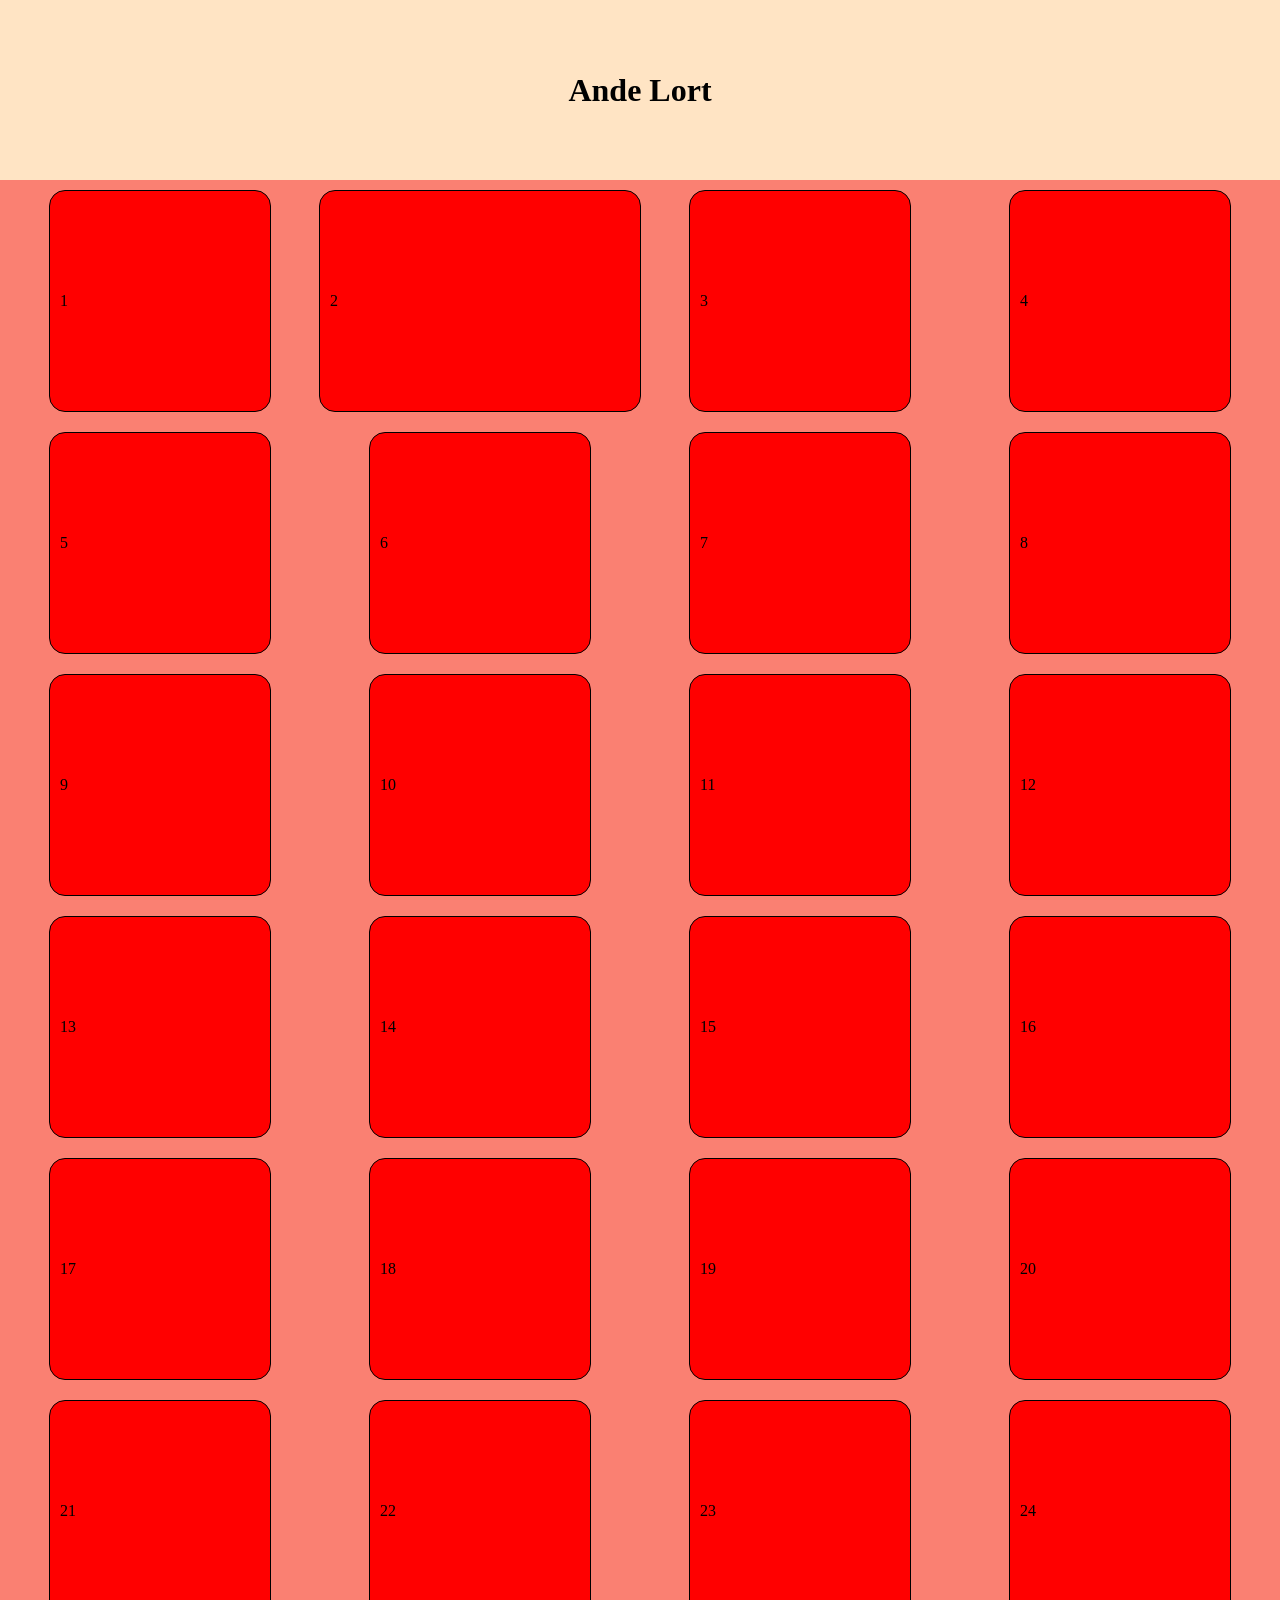
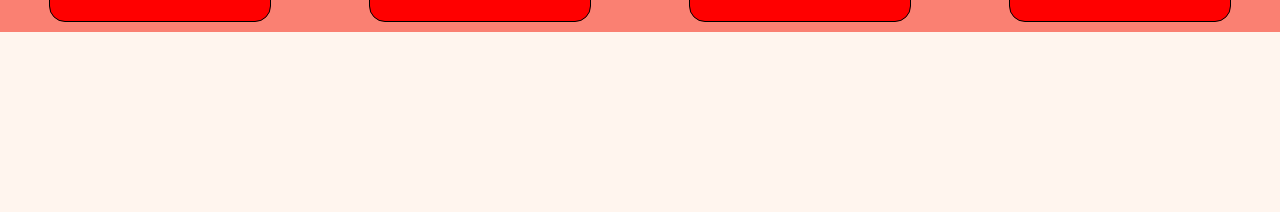
==== Julekalender del-2/index.html @ 6742c50b "Add files via upload" ====
<!DOCTYPE html>
<html lang="en">
<head>
    <meta charset="UTF-8">
    <meta http-equiv="X-UA-Compatible" content="IE=edge">
    <meta name="viewport" content="width=device-width, initial-scale=1.0">
    <title>GOD JUL!!🎅</title>
    <link rel="stylesheet" href="index.css">
</head>
<body>
    <header>
        <h1>Ande Lort</h1>
    </header>

    <main>
        
    </main>

    <footer>
        
    </footer>

    <script src="index.js"></script>
</body>
</html>
---- Julekalender del-2/index.css ----
*{
    padding: 0;
    margin: 0;
}


header{
    height: 20vh;
    background-color: bisque;
    display: grid;
    place-items: center;
}

main{    
    height: 100%;
    background-color: salmon;
    display: grid;
    place-items: center;
    grid-template-columns: repeat(auto-fit, minmax(300px, 1fr));
}

footer{
    height: 20vh;
    background-color: seashell;
}

.door{
    background-color: red;
    place-content: center;
    border: black 1px solid;
    border-radius: 1rem;
    padding: 10px;
    margin: 10px 0 10px 0;

    transform-origin: left;
    transition: all 0.5s ease-in-out;
}

.doorOpen{
    transform: perspective(1200px)
    translateZ(0px)
    translateX(0px) 
    translateY(0px)
    rotateY(-105deg);
}

.door:hover{
    cursor: pointer;
}
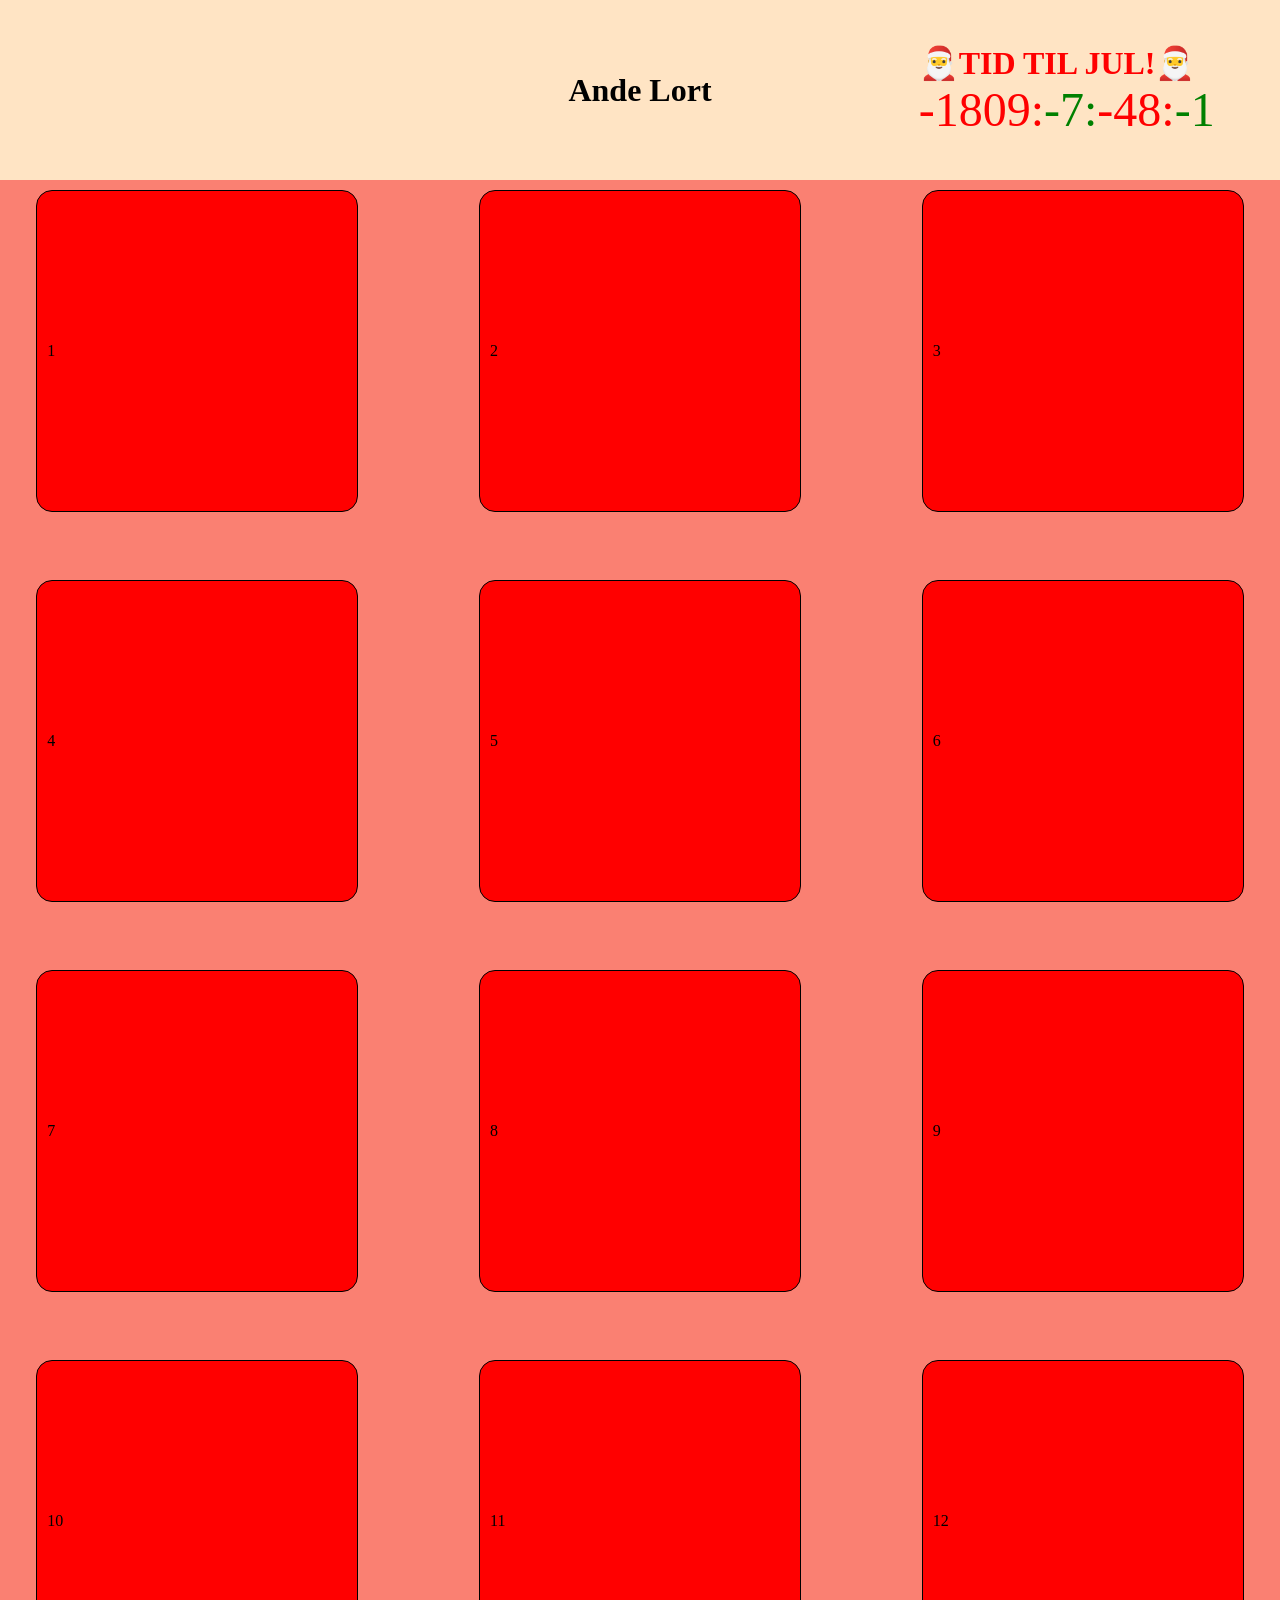
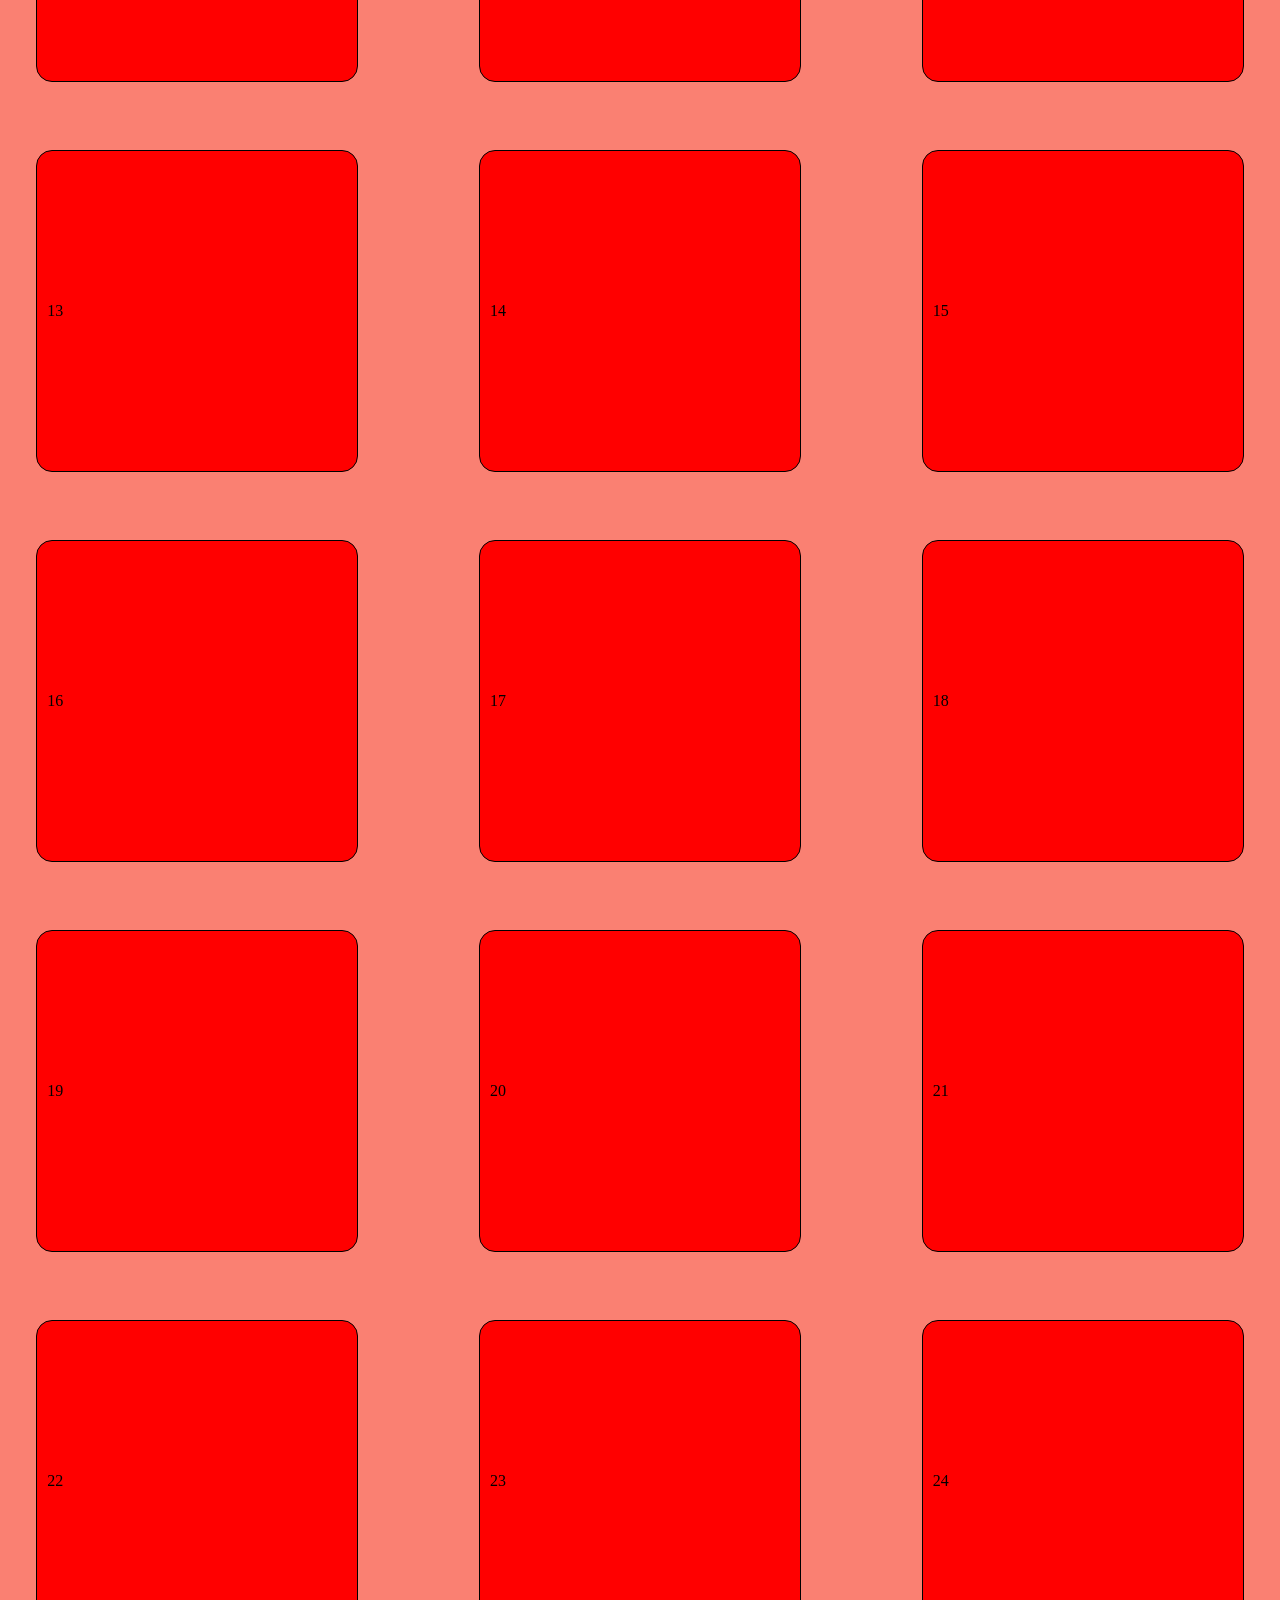
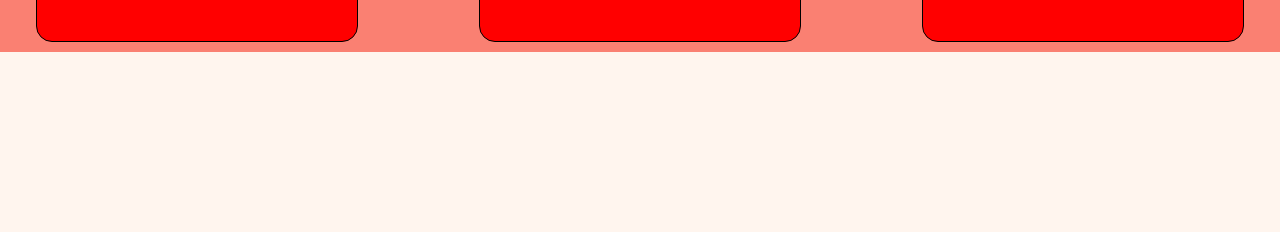
==== commit bf11fdda: "Add files via upload" ====
--- a/Julekalender del-2/index.html
+++ b/Julekalender del-2/index.html
@@ -1,25 +1,39 @@
-<!DOCTYPE html>
-<html lang="en">
-<head>
-    <meta charset="UTF-8">
-    <meta http-equiv="X-UA-Compatible" content="IE=edge">
-    <meta name="viewport" content="width=device-width, initial-scale=1.0">
-    <title>GOD JUL!!🎅</title>
-    <link rel="stylesheet" href="index.css">
-</head>
-<body>
-    <header>
-        <h1>Ande Lort</h1>
-    </header>
-
-    <main>
-        
-    </main>
-
-    <footer>
-        
-    </footer>
-
-    <script src="index.js"></script>
-</body>
+<!DOCTYPE html>
+<html lang="en">
+<head>
+    <meta charset="UTF-8">
+    <meta http-equiv="X-UA-Compatible" content="IE=edge">
+    <meta name="viewport" content="width=device-width, initial-scale=1.0">
+    <title>GOD JUL!!🎅</title>
+    <link rel="stylesheet" href="index.css">
+</head>
+<body>
+    <header>
+        <h1></h1>
+        <h1>Ande Lort</h1>
+        <div id="sovs">
+            <h1>🎅TID TIL JUL!🎅</h1>
+            <div id="countdown">
+                <div id="days"></div>
+                <div id="hours"></div>
+                <div id="mins"></div>
+                <div id="secs"></div>
+            </div>
+            
+        </div>
+    
+
+
+    </header>
+    
+    <main>
+        
+    </main>
+
+    <footer>
+        
+    </footer>
+
+    <script src="index.js"></script>
+</body>
 </html>
--- a/Julekalender del-2/index.css
+++ b/Julekalender del-2/index.css
@@ -1,49 +1,86 @@
-*{
-    padding: 0;
-    margin: 0;
-}
-
-
-header{
-    height: 20vh;
-    background-color: bisque;
-    display: grid;
-    place-items: center;
-}
-
-main{    
-    height: 100%;
-    background-color: salmon;
-    display: grid;
-    place-items: center;
-    grid-template-columns: repeat(auto-fit, minmax(300px, 1fr));
-}
-
-footer{
-    height: 20vh;
-    background-color: seashell;
-}
-
-.door{
-    background-color: red;
-    place-content: center;
-    border: black 1px solid;
-    border-radius: 1rem;
-    padding: 10px;
-    margin: 10px 0 10px 0;
-
-    transform-origin: left;
-    transition: all 0.5s ease-in-out;
-}
-
-.doorOpen{
-    transform: perspective(1200px)
-    translateZ(0px)
-    translateX(0px) 
-    translateY(0px)
-    rotateY(-105deg);
-}
-
-.door:hover{
-    cursor: pointer;
-}+*{
+    padding: 0;
+    margin: 0;
+}
+
+
+header{
+    height: 20vh;
+    background-color: bisque;
+    display: grid;
+    place-items: center;
+    grid-template-columns: 1fr 1fr 1fr;
+}
+
+main{    
+    height: 100%;
+    background-color: salmon;
+    display: grid;
+    place-items: center;
+    grid-template-columns: repeat(auto-fit, minmax(300px, 1fr));
+    gap: 3rem;
+}
+
+footer{
+    height: 20vh;
+    background-color: seashell;
+}
+
+.door{
+    background-color: red;
+    place-content: center;
+    border: black 1px solid;
+    border-radius: 1rem;
+    padding: 10px;
+    margin: 10px 0 10px 0;
+
+    transform-origin: left;
+    transition: all 0.5s ease-in-out;
+}
+
+.doorOpen{
+    transform: perspective(1200px)
+    translateZ(0px)
+    translateX(0px) 
+    translateY(0px)
+    rotateY(-105deg);
+}
+
+.door:hover{
+    cursor: pointer;
+}
+
+#countdown{
+    font-size: 3rem;
+ 
+    display: grid;
+    grid-auto-flow: column;
+    align-items: center;
+    
+    
+}
+
+#days{
+    color: red;
+    
+}
+
+#hours{
+    color: green;
+  
+}
+
+#mins{
+    color: red;
+   
+}
+
+#secs{
+    color: green;
+  
+}
+
+#sovs{
+    color: red;
+}
+
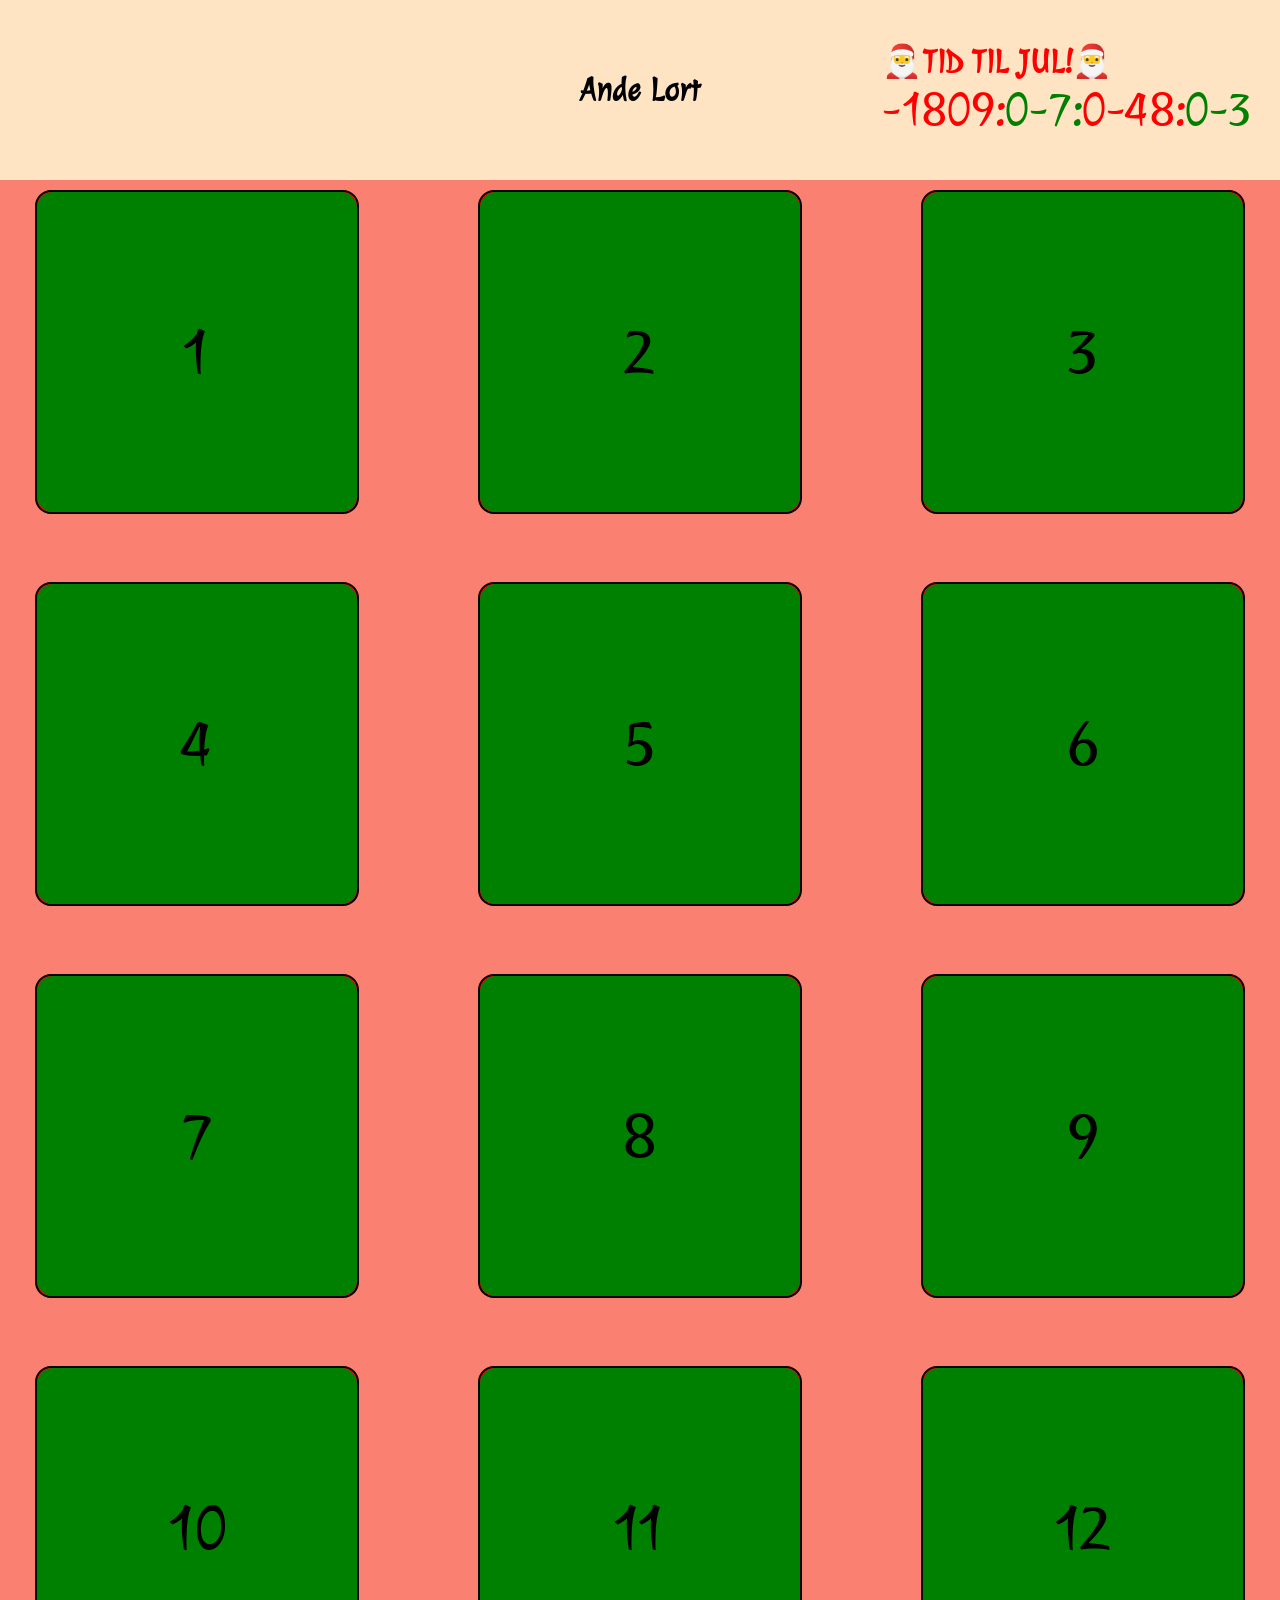
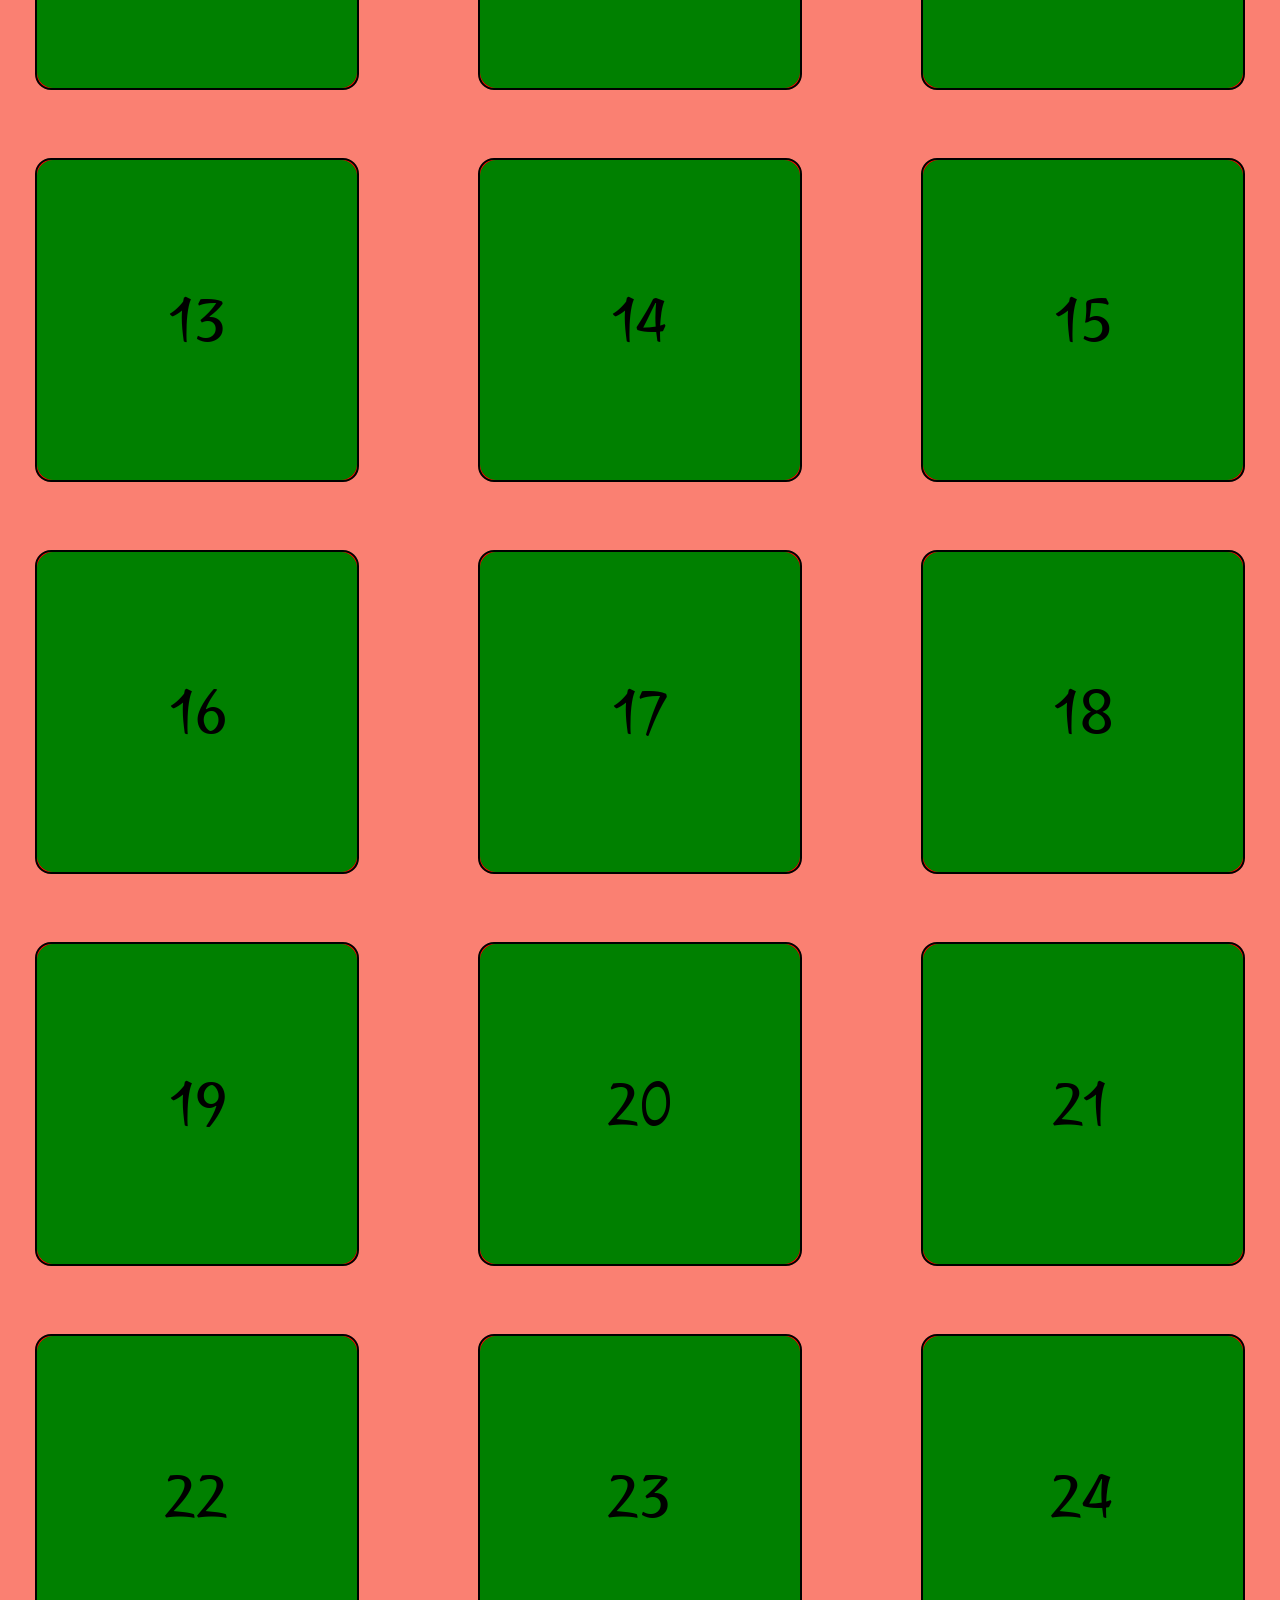
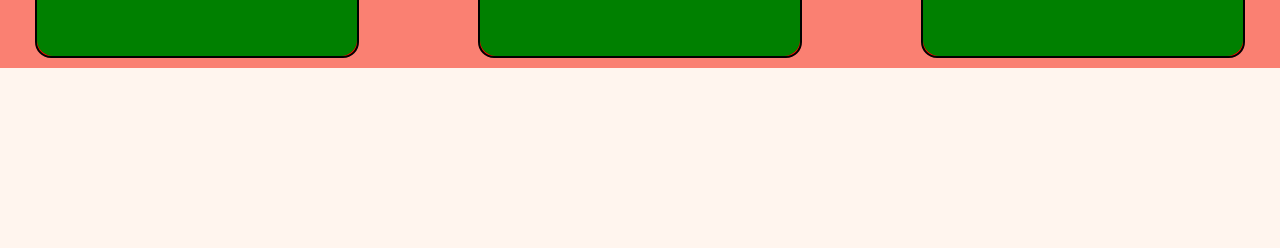
==== commit 7c90801c: "Add files via upload" ====
--- a/Julekalender del-2/index.html
+++ b/Julekalender del-2/index.html
@@ -33,7 +33,7 @@
     <footer>
         
     </footer>
-
     <script src="index.js"></script>
 </body>
-</html>+</html>
+
--- a/Julekalender del-2/index.css
+++ b/Julekalender del-2/index.css
@@ -1,4 +1,7 @@
+@import url('https://fonts.googleapis.com/css2?family=Julee&display=swap');
+
 *{
+    font-family: Julee;
     padding: 0;
     margin: 0;
 }
@@ -19,6 +22,7 @@
     place-items: center;
     grid-template-columns: repeat(auto-fit, minmax(300px, 1fr));
     gap: 3rem;
+    overflow: hidden;
 }
 
 footer{
@@ -29,21 +33,29 @@
 .door{
     background-color: red;
     place-content: center;
-    border: black 1px solid;
+    border: black 2px solid;
     border-radius: 1rem;
     padding: 10px;
     margin: 10px 0 10px 0;
+
+    position: relative;
 
     transform-origin: left;
     transition: all 0.5s ease-in-out;
 }
 
+/*.doorLeft{
+    transform-origin: left;
+}*/
+
 .doorOpen{
+    transform-origin: 0% 50%;
     transform: perspective(1200px)
     translateZ(0px)
     translateX(0px) 
     translateY(0px)
     rotateY(-105deg);
+    transition: all 0.5s ease-in-out;
 }
 
 .door:hover{
@@ -56,31 +68,83 @@
     display: grid;
     grid-auto-flow: column;
     align-items: center;
-    
-    
 }
 
 #days{
     color: red;
-    
 }
-
 #hours{
     color: green;
-  
 }
-
 #mins{
     color: red;
-   
 }
-
 #secs{
     color: green;
-  
 }
-
 #sovs{
     color: red;
 }
 
+
+.lock{
+    top:0;
+    left:0;
+    height:100%;
+    width:100%;
+    position:absolute;
+    background-color:green;
+    display:grid;
+    place-items: center;
+    font-size:4rem;
+    z-index:5;
+    transition: all 1s ease-in-out;
+    
+    border-radius: 1rem;
+}
+
+
+.openChristmas{
+    animation: christmas 3s forwards ease-in-out;
+}
+
+@keyframes sovse{
+    10%{
+        box-shadow:  0 0 1rem 1rem whitesmoke;
+        transition:scale(80%) ;
+    }
+ /*50% inde i animationen*/
+    50%{
+        box-shadow:  0 0 5rem 5rem whitesmoke;
+        transition:scale(80%) ;
+    }
+    100%{
+        box-shadow:  none;
+        transition:scale(0) ;
+    }
+}
+
+.openSlide{
+    animation: sild 3s forwards ease-in-out;
+
+}
+/*@keyframes sild{
+    
+  10% {transform: rotate(360deg);}
+
+
+    100%{
+        
+        transition:scale(0) ;
+    }
+ 
+}*/
+
+
+.open{
+    width: 0;
+
+}
+iframe{
+    z-index:1;
+}
